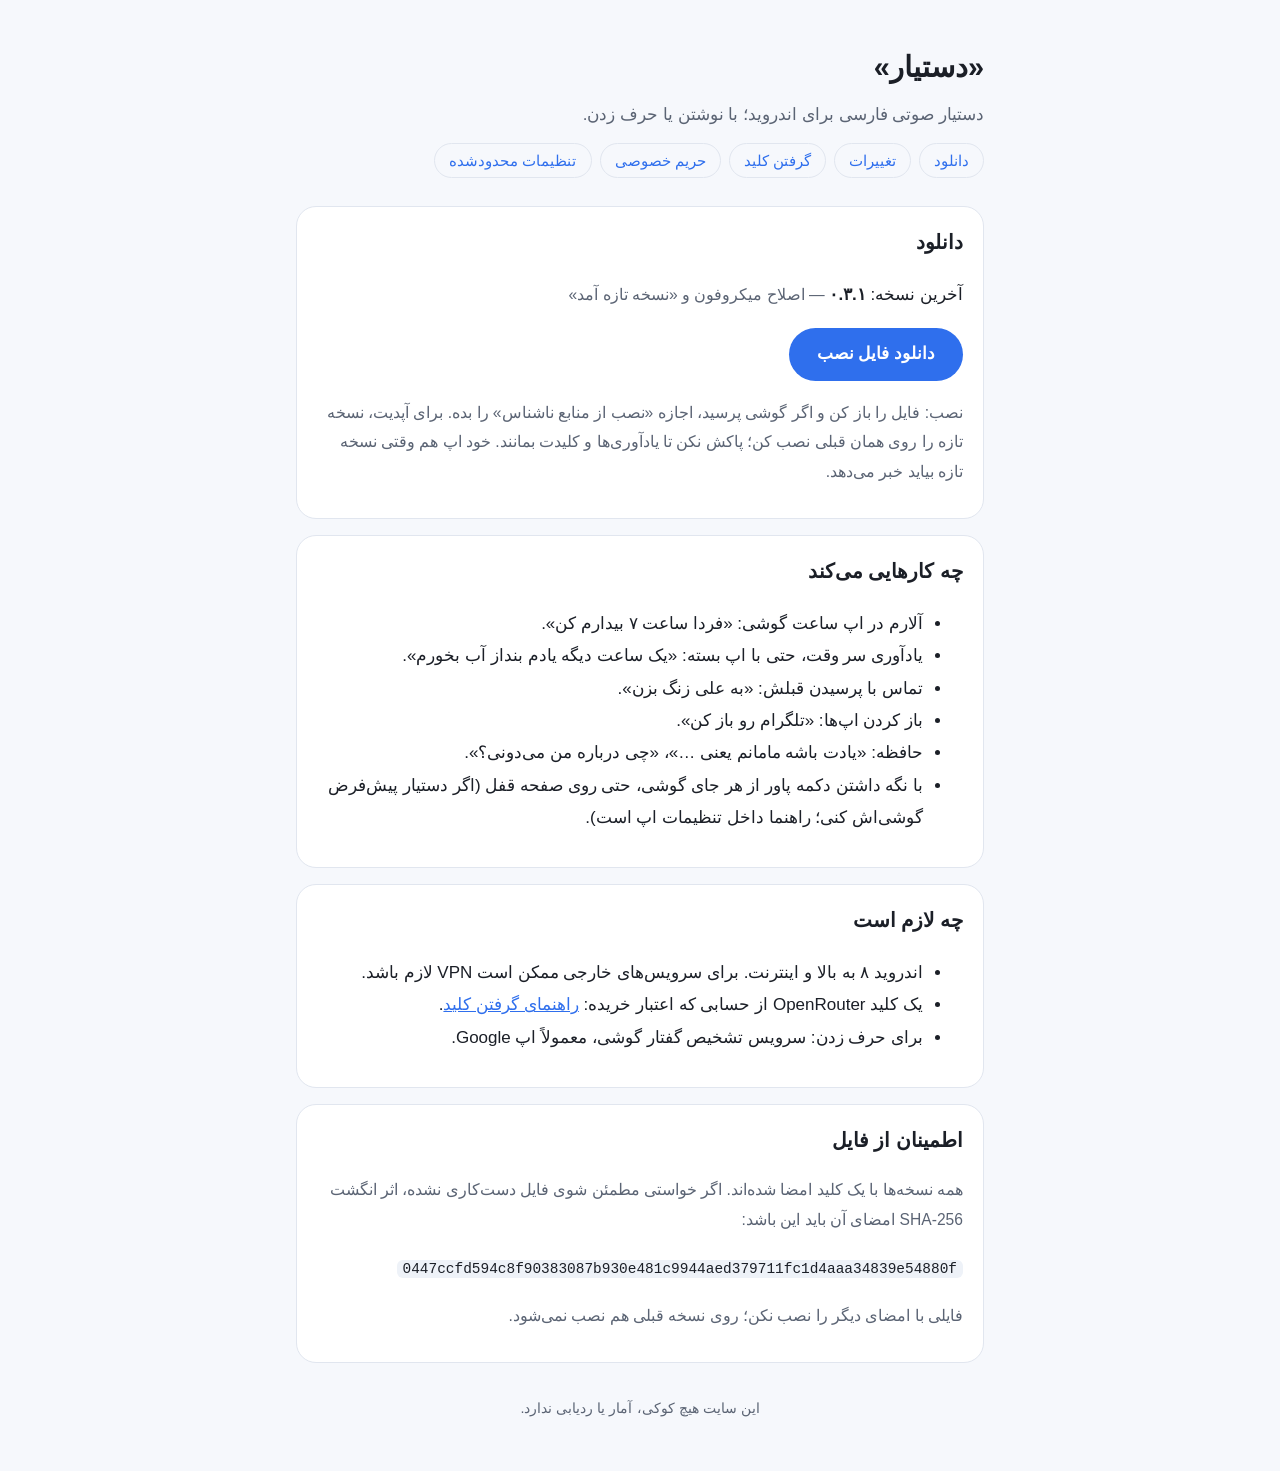
==== index.html @ 61eebaed "Add the site pages and version 0.3.1 Co-Authored-By: Claude Opus 5.5 <noreply@anthropic.com>" ====
<!doctype html>
<html lang="fa" dir="rtl">
<head>
  <meta charset="utf-8">
  <meta name="viewport" content="width=device-width, initial-scale=1">
  <title>دستیار — دستیار صوتی فارسی برای اندروید</title>
  <link rel="stylesheet" href="style.css">
</head>
<body>
<main>
  <header>
    <h1>«دستیار»</h1>
    <p>دستیار صوتی فارسی برای اندروید؛ با نوشتن یا حرف زدن.</p>
    <nav>
      <a href="index.html">دانلود</a>
      <a href="changes.html">تغییرات</a>
      <a href="key.html">گرفتن کلید</a>
      <a href="privacy.html">حریم خصوصی</a>
      <a href="restricted.html">تنظیمات محدودشده</a>
    </nav>
  </header>

  <section>
    <h2>دانلود</h2>
    <p>آخرین نسخه: <strong id="version">…</strong> <span id="notes" class="muted"></span></p>
    <p><a id="download" class="button" href="changes.html">دانلود فایل نصب</a></p>
    <noscript><p class="muted">اگر لینک کار نکرد، از صفحه «تغییرات» نسخه آخر را پیدا کن.</p></noscript>
    <p class="muted">نصب: فایل را باز کن و اگر گوشی پرسید، اجازه «نصب از منابع ناشناس» را بده. برای آپدیت، نسخه تازه را روی همان قبلی نصب کن؛ پاکش نکن تا یادآوری‌ها و کلیدت بمانند. خود اپ هم وقتی نسخه تازه بیاید خبر می‌دهد.</p>
  </section>

  <section>
    <h2>چه کارهایی می‌کند</h2>
    <ul>
      <li>آلارم در اپ ساعت گوشی: «فردا ساعت ۷ بیدارم کن».</li>
      <li>یادآوری سر وقت، حتی با اپ بسته: «یک ساعت دیگه یادم بنداز آب بخورم».</li>
      <li>تماس با پرسیدن قبلش: «به علی زنگ بزن».</li>
      <li>باز کردن اپ‌ها: «تلگرام رو باز کن».</li>
      <li>حافظه: «یادت باشه مامانم یعنی …»، «چی درباره من می‌دونی؟».</li>
      <li>با نگه داشتن دکمه پاور از هر جای گوشی، حتی روی صفحه قفل (اگر دستیار پیش‌فرض گوشی‌اش کنی؛ راهنما داخل تنظیمات اپ است).</li>
    </ul>
  </section>

  <section>
    <h2>چه لازم است</h2>
    <ul>
      <li>اندروید ۸ به بالا و اینترنت. برای سرویس‌های خارجی ممکن است VPN لازم باشد.</li>
      <li>یک کلید OpenRouter از حسابی که اعتبار خریده: <a href="key.html">راهنمای گرفتن کلید</a>.</li>
      <li>برای حرف زدن: سرویس تشخیص گفتار گوشی، معمولاً اپ Google.</li>
    </ul>
  </section>

  <section>
    <h2>اطمینان از فایل</h2>
    <p class="muted">همه نسخه‌ها با یک کلید امضا شده‌اند. اگر خواستی مطمئن شوی فایل دست‌کاری نشده، اثر انگشت SHA-256 امضای آن باید این باشد:</p>
    <p><span class="ltr">0447ccfd594c8f90383087b930e481c9944aed379711fc1d4aaa34839e54880f</span></p>
    <p class="muted">فایلی با امضای دیگر را نصب نکن؛ روی نسخه قبلی هم نصب نمی‌شود.</p>
  </section>

  <footer>این سایت هیچ کوکی، آمار یا ردیابی ندارد.</footer>
</main>
<script>
  // آخرین نسخه از همان فایلی که خود اپ می‌خواند (version.json)؛ یک جا برای عوض کردن.
  (function () {
    var digits = '۰۱۲۳۴۵۶۷۸۹';
    function fa(text) { return String(text).replace(/[0-9]/g, function (d) { return digits[d]; }); }
    fetch('version.json', { cache: 'no-store' })
      .then(function (response) { return response.json(); })
      .then(function (info) {
        document.getElementById('version').textContent = fa(info.versionName);
        if (info.notes) document.getElementById('notes').textContent = '— ' + info.notes;
        if (typeof info.url === 'string' && info.url.indexOf('https://') === 0) {
          document.getElementById('download').href = info.url;
        }
      })
      .catch(function () { document.getElementById('version').textContent = 'نامعلوم'; });
  })();
</script>
</body>
</html>
---- style.css ----
/* سایت «دستیار» (R4 ج — D-079): بدون کتابخانه، بدون فونت یا اسکریپت بیرونی، راست‌چین، روشن و تاریک. */
:root {
  --bg: #f6f8fc;
  --card: #ffffff;
  --text: #1b1f27;
  --muted: #5b6474;
  --brand: #2f6fed;
  --brand-text: #ffffff;
  --line: #e1e6ef;
  --code: #eef2f8;
}

@media (prefers-color-scheme: dark) {
  :root {
    --bg: #11141a;
    --card: #1a1f28;
    --text: #e8ebf1;
    --muted: #a3acbb;
    --brand: #6f9bff;
    --brand-text: #0d1220;
    --line: #2a3140;
    --code: #232a36;
  }
}

* { box-sizing: border-box; }

body {
  margin: 0;
  background: var(--bg);
  color: var(--text);
  font-family: Vazirmatn, "Segoe UI", Tahoma, sans-serif;
  line-height: 1.9;
  font-size: 17px;
}

main { max-width: 720px; margin: 0 auto; padding: 16px; }

header { padding: 24px 0 8px; }
header h1 { margin: 0; font-size: 1.7em; }
header p { margin: 4px 0 0; color: var(--muted); }

nav { display: flex; flex-wrap: wrap; gap: 8px; margin: 12px 0 4px; }
nav a {
  color: var(--brand);
  text-decoration: none;
  border: 1px solid var(--line);
  border-radius: 999px;
  padding: 2px 14px;
  font-size: 0.9em;
}

section {
  background: var(--card);
  border: 1px solid var(--line);
  border-radius: 20px;
  padding: 16px 20px;
  margin: 16px 0;
}

h2 { font-size: 1.2em; margin: 0 0 8px; }

a { color: var(--brand); }

ol { list-style-type: persian; }

.button {
  display: inline-block;
  background: var(--brand);
  color: var(--brand-text);
  border-radius: 999px;
  padding: 10px 28px;
  font-weight: bold;
  text-decoration: none;
}

.muted { color: var(--muted); font-size: 0.92em; }

code, .ltr {
  direction: ltr;
  unicode-bidi: isolate;
  font-family: Consolas, "Courier New", monospace;
  background: var(--code);
  border-radius: 6px;
  padding: 1px 6px;
  font-size: 0.85em;
  word-break: break-all;
}

table { width: 100%; border-collapse: collapse; }
td, th { border-bottom: 1px solid var(--line); padding: 6px 4px; text-align: right; vertical-align: top; }

footer { color: var(--muted); font-size: 0.85em; text-align: center; padding: 16px 0 32px; }
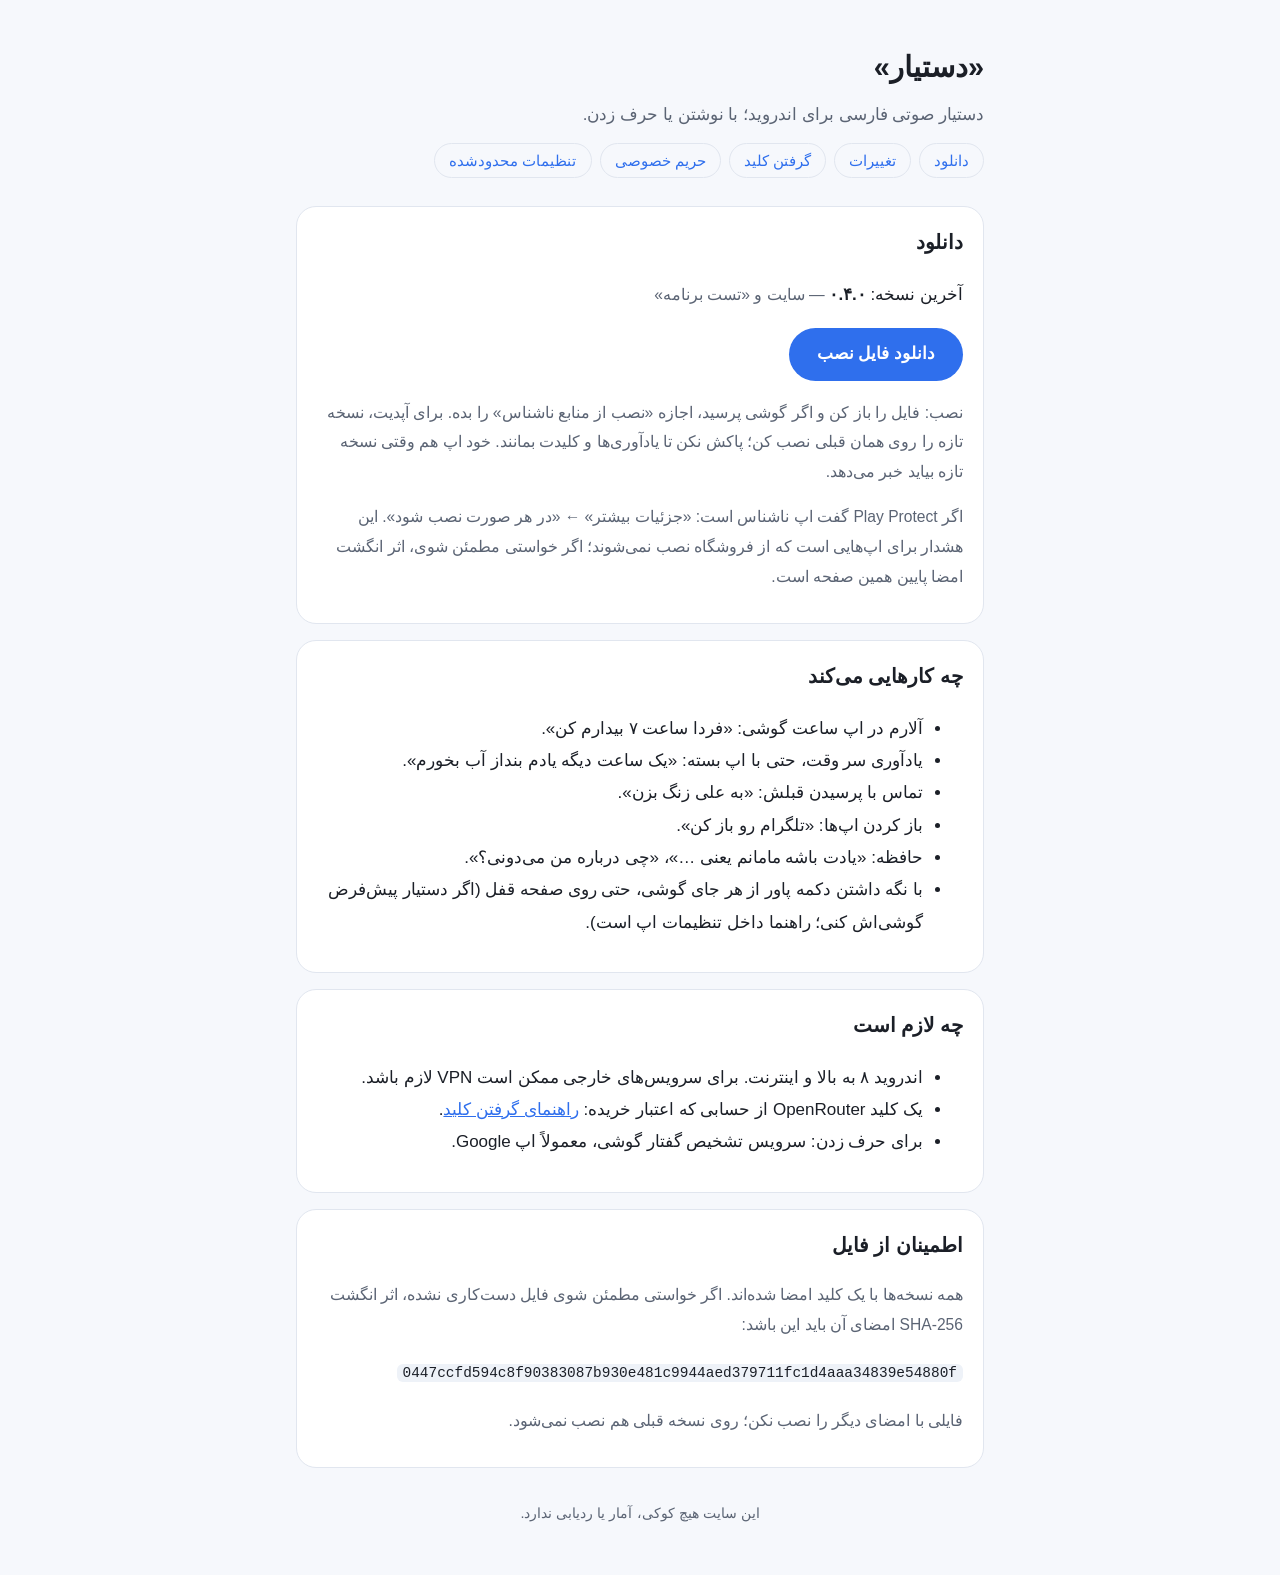
==== commit 29ddf68e: "Release 0.4.0" ====
--- a/index.html
+++ b/index.html
@@ -26,6 +26,7 @@
     <p><a id="download" class="button" href="changes.html">دانلود فایل نصب</a></p>
     <noscript><p class="muted">اگر لینک کار نکرد، از صفحه «تغییرات» نسخه آخر را پیدا کن.</p></noscript>
     <p class="muted">نصب: فایل را باز کن و اگر گوشی پرسید، اجازه «نصب از منابع ناشناس» را بده. برای آپدیت، نسخه تازه را روی همان قبلی نصب کن؛ پاکش نکن تا یادآوری‌ها و کلیدت بمانند. خود اپ هم وقتی نسخه تازه بیاید خبر می‌دهد.</p>
+    <p class="muted">اگر Play Protect گفت اپ ناشناس است: «جزئیات بیشتر» ← «در هر صورت نصب شود». این هشدار برای اپ‌هایی است که از فروشگاه نصب نمی‌شوند؛ اگر خواستی مطمئن شوی، اثر انگشت امضا پایین همین صفحه است.</p>
   </section>
 
   <section>
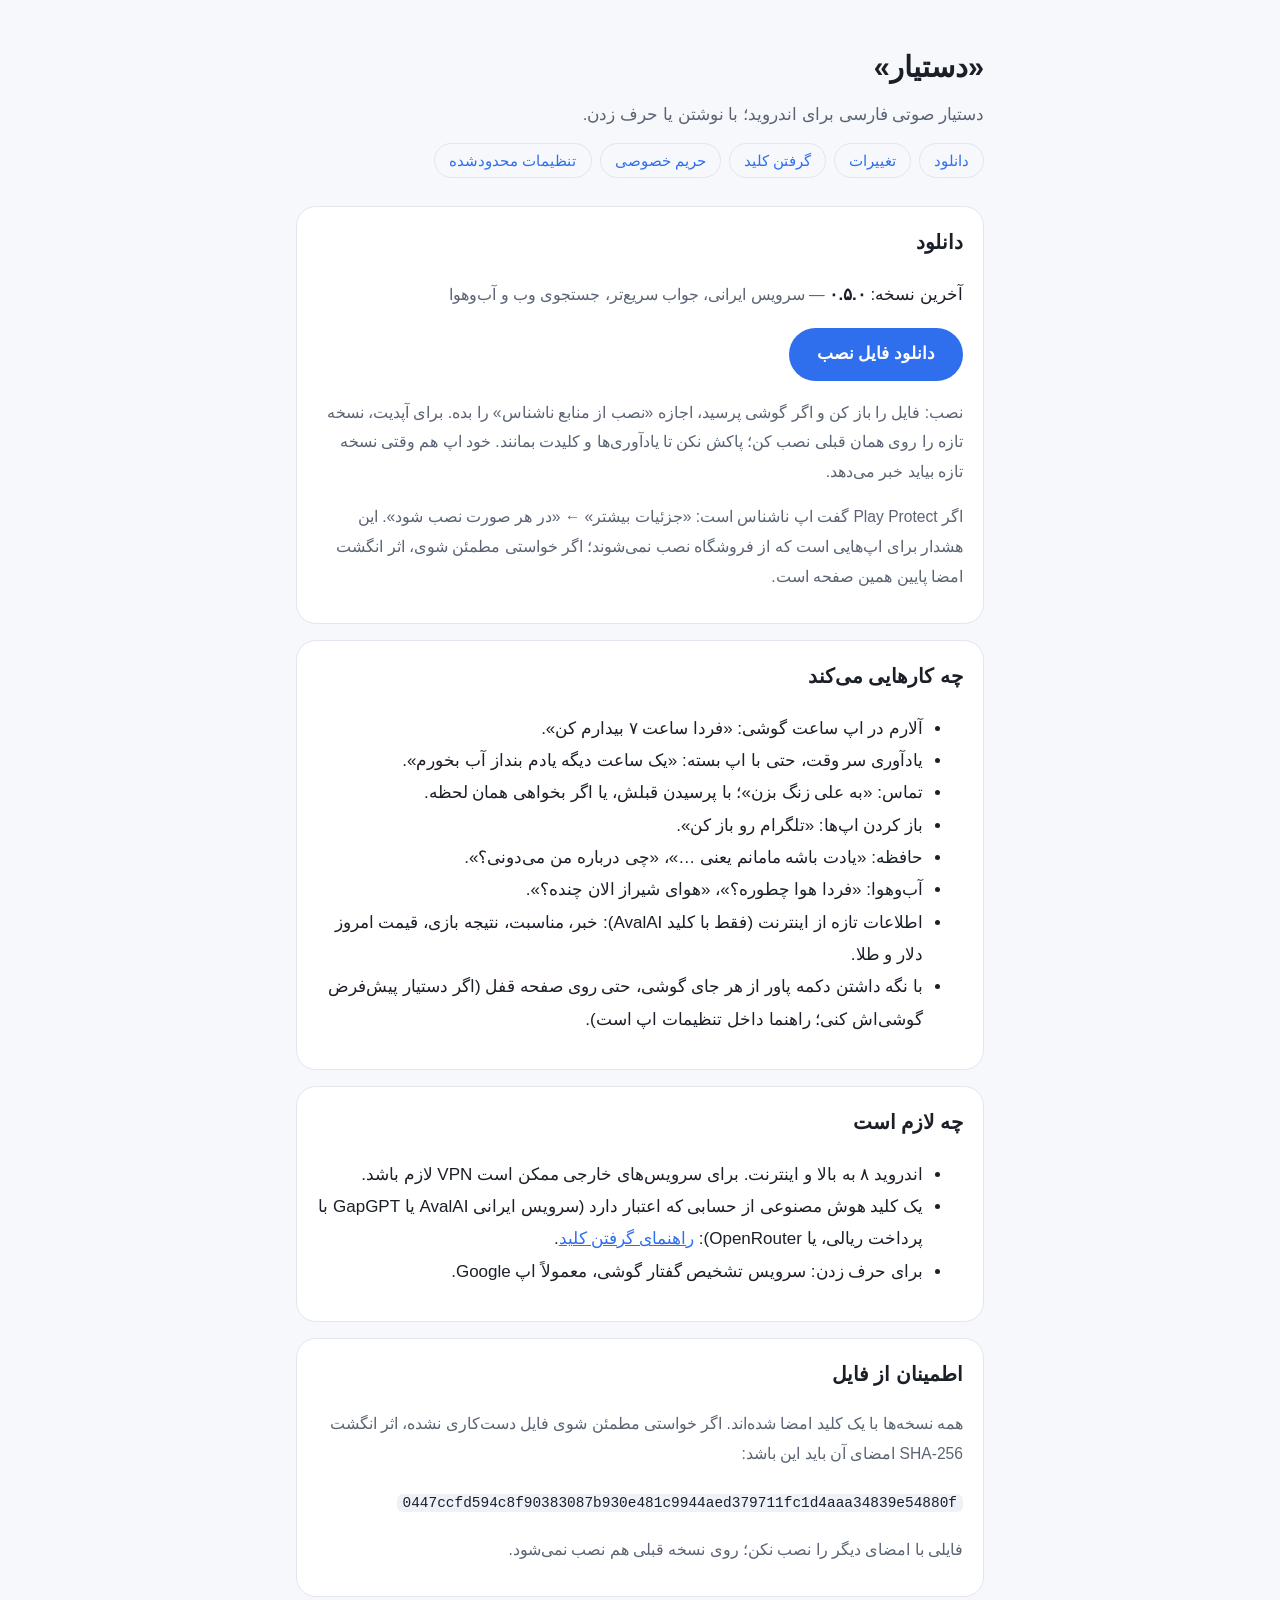
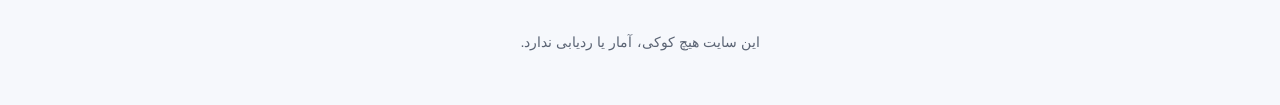
==== commit d57a8ede: "Release 0.5.0" ====
--- a/index.html
+++ b/index.html
@@ -34,9 +34,11 @@
     <ul>
       <li>آلارم در اپ ساعت گوشی: «فردا ساعت ۷ بیدارم کن».</li>
       <li>یادآوری سر وقت، حتی با اپ بسته: «یک ساعت دیگه یادم بنداز آب بخورم».</li>
-      <li>تماس با پرسیدن قبلش: «به علی زنگ بزن».</li>
+      <li>تماس: «به علی زنگ بزن»؛ با پرسیدن قبلش، یا اگر بخواهی همان لحظه.</li>
       <li>باز کردن اپ‌ها: «تلگرام رو باز کن».</li>
       <li>حافظه: «یادت باشه مامانم یعنی …»، «چی درباره من می‌دونی؟».</li>
+      <li>آب‌وهوا: «فردا هوا چطوره؟»، «هوای شیراز الان چنده؟».</li>
+      <li>اطلاعات تازه از اینترنت (فقط با کلید AvalAI): خبر، مناسبت، نتیجه بازی، قیمت امروز دلار و طلا.</li>
       <li>با نگه داشتن دکمه پاور از هر جای گوشی، حتی روی صفحه قفل (اگر دستیار پیش‌فرض گوشی‌اش کنی؛ راهنما داخل تنظیمات اپ است).</li>
     </ul>
   </section>
@@ -45,7 +47,7 @@
     <h2>چه لازم است</h2>
     <ul>
       <li>اندروید ۸ به بالا و اینترنت. برای سرویس‌های خارجی ممکن است VPN لازم باشد.</li>
-      <li>یک کلید OpenRouter از حسابی که اعتبار خریده: <a href="key.html">راهنمای گرفتن کلید</a>.</li>
+      <li>یک کلید هوش مصنوعی از حسابی که اعتبار دارد (سرویس ایرانی AvalAI یا GapGPT با پرداخت ریالی، یا OpenRouter): <a href="key.html">راهنمای گرفتن کلید</a>.</li>
       <li>برای حرف زدن: سرویس تشخیص گفتار گوشی، معمولاً اپ Google.</li>
     </ul>
   </section>
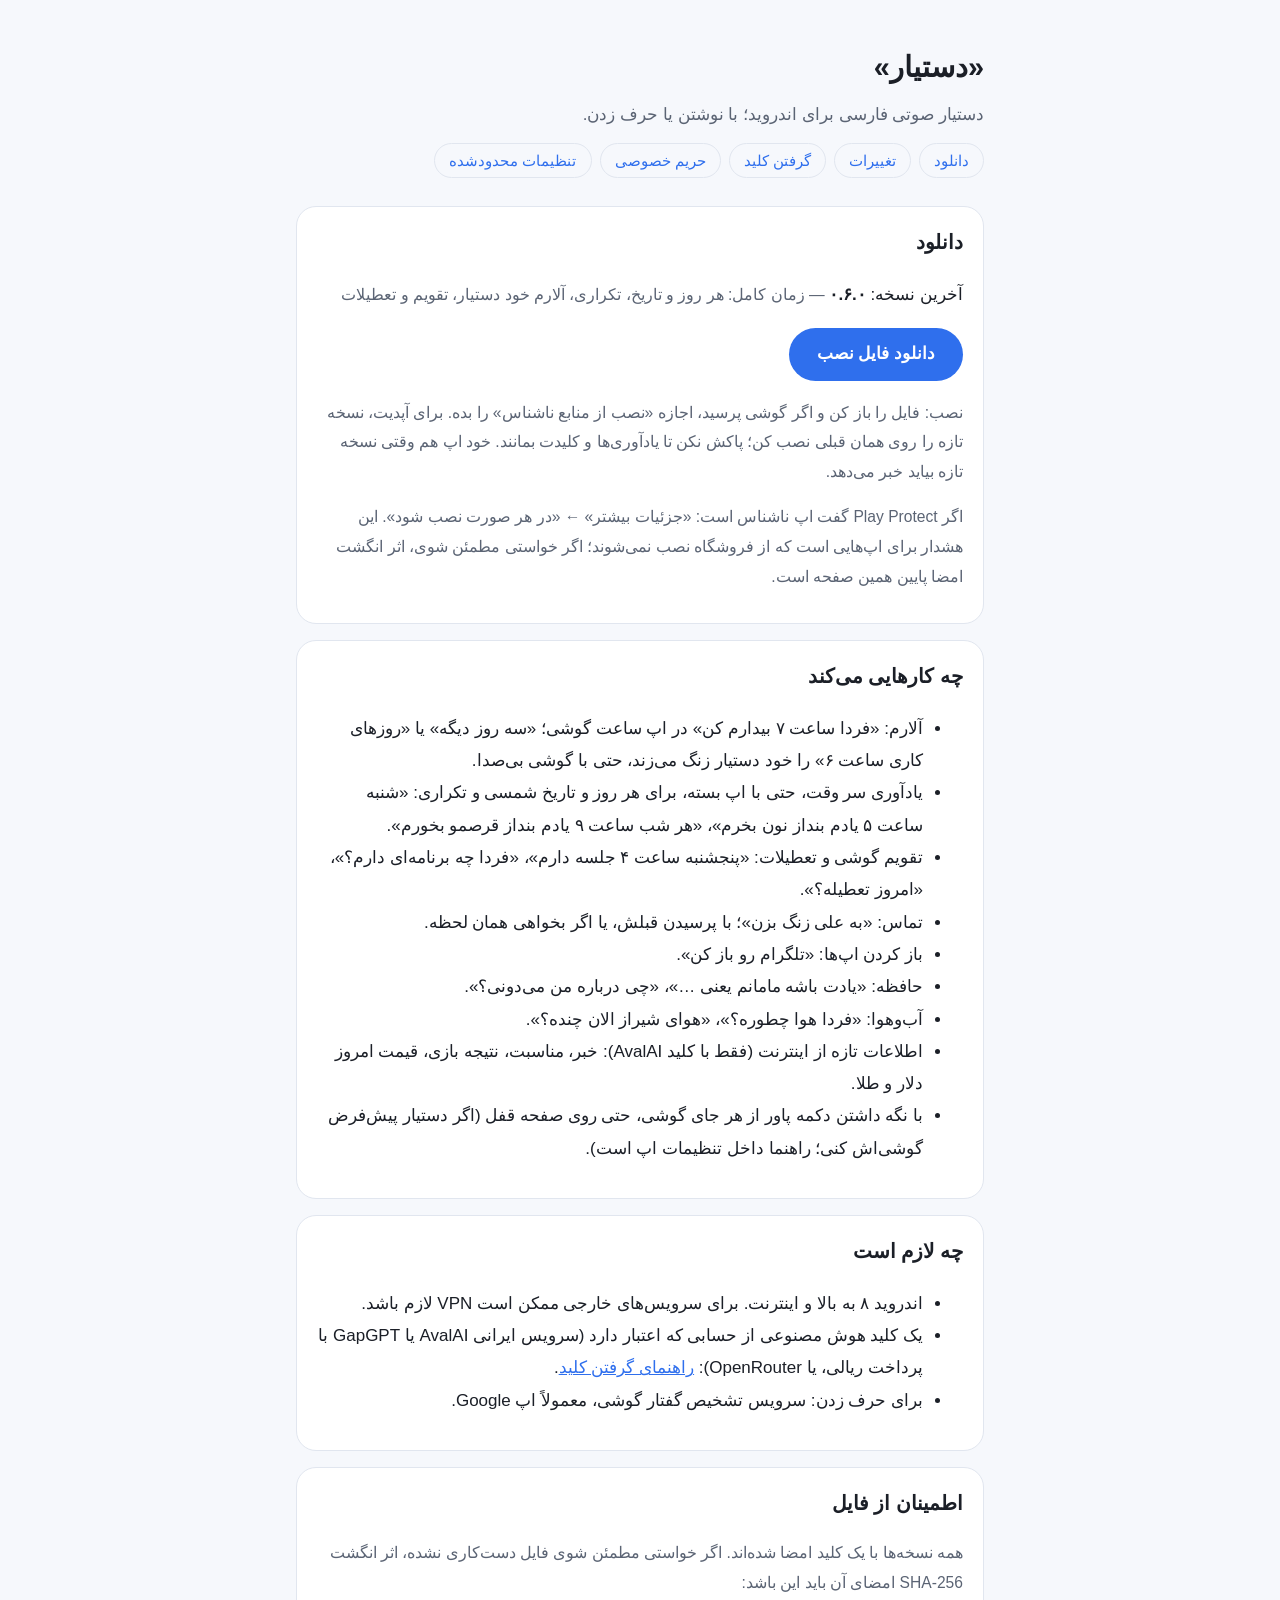
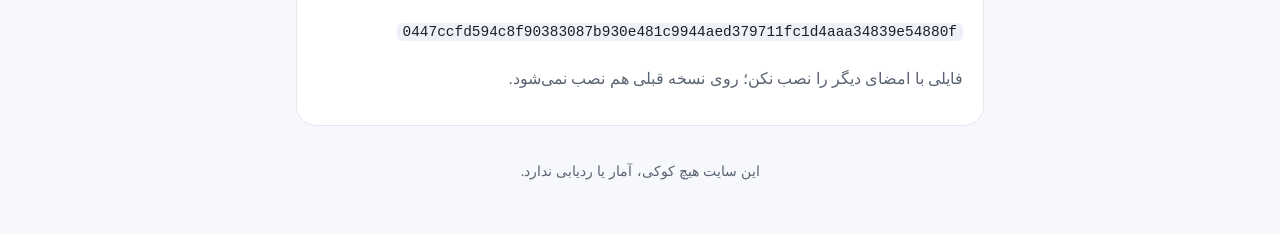
==== commit 092845c6: "Release 0.6.0" ====
--- a/index.html
+++ b/index.html
@@ -32,8 +32,9 @@
   <section>
     <h2>چه کارهایی می‌کند</h2>
     <ul>
-      <li>آلارم در اپ ساعت گوشی: «فردا ساعت ۷ بیدارم کن».</li>
-      <li>یادآوری سر وقت، حتی با اپ بسته: «یک ساعت دیگه یادم بنداز آب بخورم».</li>
+      <li>آلارم: «فردا ساعت ۷ بیدارم کن» در اپ ساعت گوشی؛ «سه روز دیگه» یا «روزهای کاری ساعت ۶» را خود دستیار زنگ می‌زند، حتی با گوشی بی‌صدا.</li>
+      <li>یادآوری سر وقت، حتی با اپ بسته، برای هر روز و تاریخ شمسی و تکراری: «شنبه ساعت ۵ یادم بنداز نون بخرم»، «هر شب ساعت ۹ یادم بنداز قرصمو بخورم».</li>
+      <li>تقویم گوشی و تعطیلات: «پنجشنبه ساعت ۴ جلسه دارم»، «فردا چه برنامه‌ای دارم؟»، «امروز تعطیله؟».</li>
       <li>تماس: «به علی زنگ بزن»؛ با پرسیدن قبلش، یا اگر بخواهی همان لحظه.</li>
       <li>باز کردن اپ‌ها: «تلگرام رو باز کن».</li>
       <li>حافظه: «یادت باشه مامانم یعنی …»، «چی درباره من می‌دونی؟».</li>
